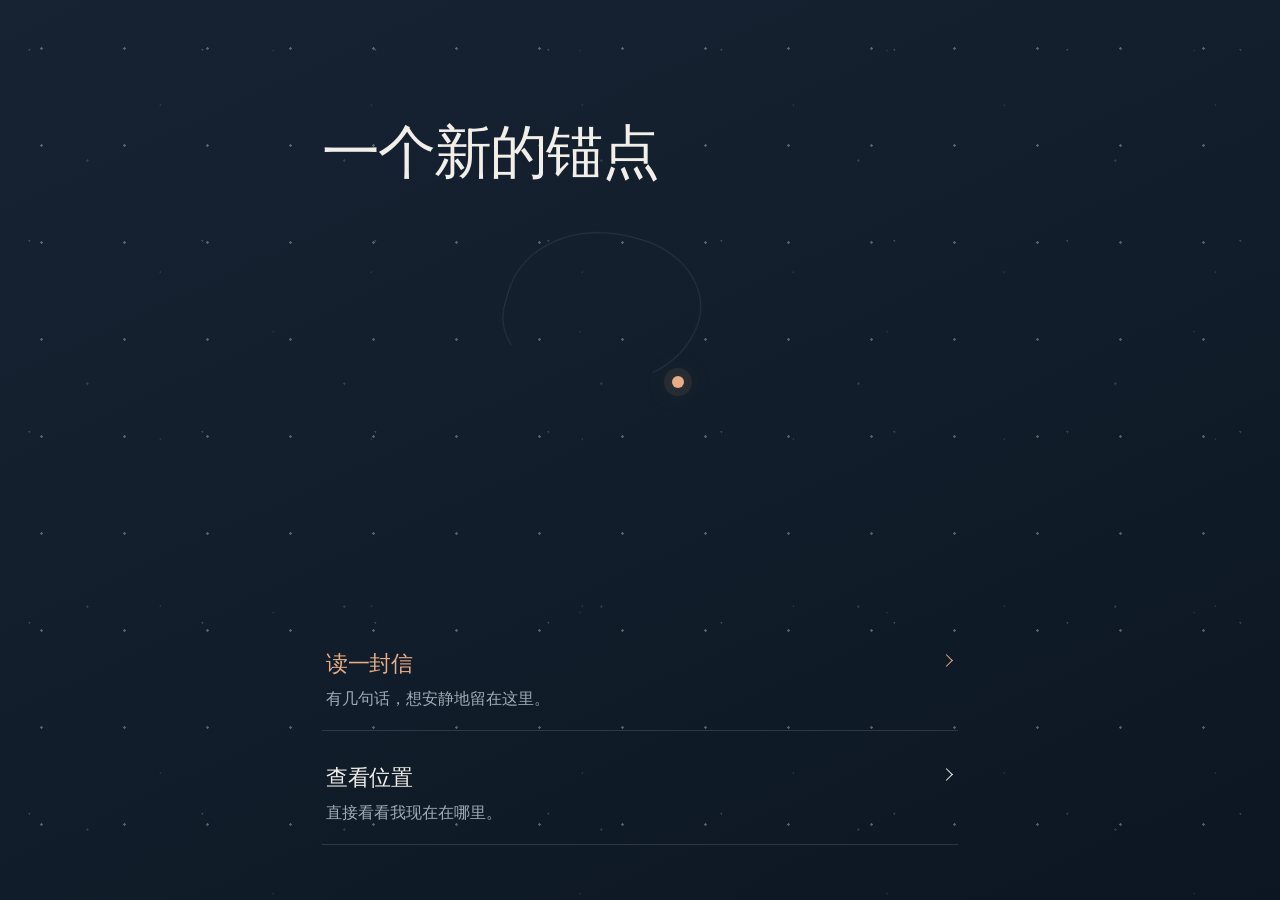
==== static/index.html @ a7876f5c "forxcy" ====
<!doctype html>
<html lang="zh-CN">
<head>
  <meta charset="utf-8">
  <meta name="viewport" content="width=device-width, initial-scale=1, viewport-fit=cover">
  <meta name="theme-color" content="#0C1622">
  <meta name="robots" content="noindex,nofollow,noarchive">
  <title>一个新的锚点</title>
  <link rel="stylesheet" href="/static/theme.css">
  <link rel="stylesheet" href="/static/experience.css">
</head>
<body>
  <!--
    THESIS: A calm personal anchor offers two voluntary paths and refuses card-based romantic spectacle.
    OWN-WORLD: Deep navy night, soft ivory text, muted blue-gray, one #E8AD87 warm coordinate; sparse CSS stars, fine rules, native controls.
    STORY: 访客 chooses letter or location, reads without pressure, unlocks one-way location, and arrives at the map.
    FIRST VIEWPORT: “一个新的锚点” sits above a centered orbit/anchor with two full-width text actions below; the letter is primary on first visit.
    FORM: Spatial index, seed key starfield-coordinate.
    FINISH: unreviewed and undocumented is unfinished; this build ends with the finish review, the verdict, DESIGN.md, and every shipping raster carrying its provenance.
  -->
  <div class="star-field" aria-hidden="true"></div>

  <main class="experience-shell" id="experience-shell">
    <section class="experience-view entry-view" id="view-entry" aria-labelledby="entry-title">
      <div class="entry-context">
        <h1 id="entry-title">一个新的锚点</h1>
        <span class="anchor-point" aria-hidden="true"></span>
      </div>

      <div class="entry-actions" aria-label="选择入口">
        <button id="open-letter" type="button" data-priority="primary">
          <span data-copy="letter-title">读一封信</span>
          <small data-copy="letter-description">有几句话，想安静地留在这里。</small>
        </button>
        <button id="open-location" type="button">
          <span data-copy="location-title">查看位置</span>
          <small data-copy="location-description">直接看看我现在在哪里。</small>
        </button>
      </div>
    </section>

    <article class="experience-view letter-view" id="view-letter" aria-labelledby="letter-title" data-letter-mode="full" hidden>
      <header class="view-header">
        <button class="back-button" id="letter-back" type="button">返回</button>
        <h1 id="letter-title">一封信</h1>
      </header>
      <div class="letter-copy" id="letter-copy">
        <div id="letter-opening">
          <p>你好，这是一封示例信。</p>
          <p>欢迎来到这个新的锚点。</p>
        </div>
        <div id="letter-body" aria-label="信件正文">
          <p>这里是一段示例正文。你可以把它替换成任何想写给访客的内容。</p>
          <p>正文内容统一放在 static/content.js 里配置，改完刷新页面即可生效。</p>
          <p>这一页只在访客主动输入访问码之后才会展示位置。</p>
          <p>示例段落：这里可以放第二段正文。</p>
          <p>示例段落：这里可以放第三段正文。</p>
          <p>示例段落：这里可以放第四段正文。</p>
          <p>示例段落：这里可以放第五段正文。</p>
          <p>示例段落：这里可以放最后一段正文。</p>
        </div>
        <div class="letter-playback-controls" aria-label="信件播放控制">
          <button id="letter-pause" type="button">暂停</button>
          <button id="letter-full" type="button">阅读全文</button>
        </div>
        <div id="letter-closing">
          <p>这里只会展示站主的位置，不会获取访客的定位，所以站主看不到你在哪里。</p>
          <p>访客打开这个页面时，站主不会收到任何通知。</p>
          <p>这个站点主要用于演示单向位置分享。</p>
        </div>
      </div>
      <button class="continue-button" id="letter-continue" type="button">继续前往位置</button>
    </article>

    <section class="experience-view transition-view" id="view-transition" aria-label="正在前往位置" hidden>
      <div id="transition-copy"></div>
      <span class="traveling-anchor" aria-hidden="true"></span>
    </section>

    <section class="experience-view password-view" id="view-password" aria-labelledby="password-title" hidden>
      <button class="back-button" id="password-back" type="button">返回</button>
      <div class="password-content">
        <h1 id="password-title">查看位置</h1>
        <p id="password-hint">访问码是 6 位数字，请向站主索取。</p>
        <div class="otp" id="otp" role="group" aria-label="六位访问码">
          <input type="text" inputmode="numeric" pattern="[0-9]*" maxlength="1" autocomplete="one-time-code" aria-label="访问码第 1 位">
          <input type="text" inputmode="numeric" pattern="[0-9]*" maxlength="1" aria-label="访问码第 2 位">
          <input type="text" inputmode="numeric" pattern="[0-9]*" maxlength="1" aria-label="访问码第 3 位">
          <input type="text" inputmode="numeric" pattern="[0-9]*" maxlength="1" aria-label="访问码第 4 位">
          <input type="text" inputmode="numeric" pattern="[0-9]*" maxlength="1" aria-label="访问码第 5 位">
          <input type="text" inputmode="numeric" pattern="[0-9]*" maxlength="1" aria-label="访问码第 6 位">
        </div>
        <p id="password-feedback" aria-live="polite"></p>
      </div>
    </section>

    <noscript>
      <article class="letter-view" aria-labelledby="noscript-letter-title">
        <header class="view-header">
          <h1 id="noscript-letter-title">一封信</h1>
        </header>
        <div class="letter-copy">
          <div>
            <p>你好，这是一封示例信。</p>
            <p>欢迎来到这个新的锚点。</p>
          </div>
          <div>
            <p>这里是一段示例正文。你可以把它替换成任何想写给访客的内容。</p>
            <p>正文内容统一放在 static/content.js 里配置，改完刷新页面即可生效。</p>
            <p>这一页只在访客主动输入访问码之后才会展示位置。</p>
            <p>示例段落：这里可以放第二段正文。</p>
            <p>示例段落：这里可以放第三段正文。</p>
            <p>示例段落：这里可以放第四段正文。</p>
            <p>示例段落：这里可以放第五段正文。</p>
            <p>示例段落：这里可以放最后一段正文。</p>
          </div>
          <div>
            <p>这里只会展示站主的位置，不会获取访客的定位，所以站主看不到你在哪里。</p>
            <p>访客打开这个页面时，站主不会收到任何通知。</p>
            <p>这个站点主要用于演示单向位置分享。</p>
          </div>
        </div>
        <p class="noscript-note">查看位置需要启用 JavaScript。</p>
      </article>
    </noscript>
  </main>

  <script src="/static/content.js"></script>
  <script src="/static/experience-core.js"></script>
  <script src="/static/experience.js"></script>
</body>
</html>
---- static/theme.css ----
:root {
  --night-1: #172333;
  --night-2: #111D2A;
  --night-3: #0C1622;
  --ink: #F2EFE9;
  --muted: #9FADB8;
  --anchor: #E8AD87;
  --map-ground: #DFE3E1;
  --focus: #E8AD87;
  --sans: -apple-system, BlinkMacSystemFont, "SF Pro Text", "PingFang SC", "Microsoft YaHei", sans-serif;
  --serif: "Songti SC", "STSong", "Noto Serif CJK SC", serif;
}

* {
  box-sizing: border-box;
}

html {
  min-height: 100%;
  color-scheme: dark;
  background: var(--night-3);
  scroll-behavior: smooth;
  scrollbar-color: rgba(232, 173, 135, 0.46) var(--night-3);
}

body {
  margin: 0;
  min-width: 320px;
  min-height: 100%;
  color: var(--ink);
  font-family: var(--sans);
  -webkit-font-smoothing: antialiased;
  -webkit-tap-highlight-color: transparent;
}

button,
input {
  font: inherit;
}

button {
  min-height: 44px;
}

button:disabled,
input:disabled {
  cursor: not-allowed;
  opacity: 0.52;
}

::selection {
  color: var(--night-3);
  background: var(--anchor);
}

input {
  caret-color: var(--anchor);
}

:focus-visible {
  outline: 3px solid var(--focus);
  outline-offset: 4px;
}

.sr-only {
  position: absolute;
  width: 1px;
  height: 1px;
  padding: 0;
  margin: -1px;
  overflow: hidden;
  clip: rect(0, 0, 0, 0);
  white-space: nowrap;
  border: 0;
}

[hidden] {
  display: none !important;
}
---- static/experience.css ----
body {
  background: linear-gradient(155deg, var(--night-1) 0%, var(--night-2) 54%, var(--night-3) 100%);
  overflow-x: hidden;
}

.experience-shell {
  position: relative;
  z-index: 1;
  width: min(100%, 680px);
  min-height: 100dvh;
  padding: max(28px, env(safe-area-inset-top)) 22px max(28px, env(safe-area-inset-bottom));
  margin-inline: auto;
}

.experience-view {
  min-height: calc(100dvh - 56px);
}

.star-field {
  position: fixed;
  inset: 0;
  pointer-events: none;
  opacity: 0.54;
  background-image: radial-gradient(circle, rgba(242, 239, 233, 0.6) 0 1px, transparent 1.5px);
  background-size: 83px 97px;
}

.star-field::before,
.star-field::after {
  position: absolute;
  inset: 0;
  content: "";
  background-repeat: repeat;
}

.star-field::before {
  opacity: 0.52;
  background-image:
    radial-gradient(circle at 17% 26%, rgba(242, 239, 233, 0.7) 0 0.8px, transparent 1.2px),
    radial-gradient(circle at 76% 63%, rgba(159, 173, 184, 0.58) 0 0.7px, transparent 1.1px);
  background-size: 173px 191px, 211px 167px;
}

.star-field::after {
  opacity: 0.38;
  background-image:
    radial-gradient(circle at 34% 72%, rgba(242, 239, 233, 0.72) 0 1px, transparent 1.4px),
    radial-gradient(circle at 89% 18%, rgba(232, 173, 135, 0.52) 0 0.8px, transparent 1.2px);
  background-size: 257px 223px, 307px 281px;
}

.entry-view {
  display: flex;
  flex-direction: column;
  justify-content: space-between;
  padding-block: clamp(42px, 10vh, 92px) clamp(8px, 3vh, 28px);
}

.entry-context {
  position: relative;
  width: min(100%, 28rem);
  padding-block-end: clamp(120px, 26vh, 220px);
}

.entry-context::after {
  position: absolute;
  right: clamp(22px, 12vw, 74px);
  bottom: 18px;
  width: clamp(118px, 36vw, 190px);
  height: clamp(96px, 28vw, 154px);
  border: 1px solid rgba(159, 173, 184, 0.16);
  border-block-end-color: transparent;
  border-radius: 58% 42% 63% 37%;
  content: "";
  animation: anchor-ring-arrival 1200ms cubic-bezier(0.16, 1, 0.3, 1) both;
  transform: rotate(16deg);
  transform-origin: 52% 56%;
}

#entry-title {
  max-width: 9em;
  margin: 0;
  font-size: clamp(34px, 9vw, 58px);
  font-weight: 500;
  line-height: 1.18;
  letter-spacing: -0.035em;
  text-wrap: balance;
}

.anchor-point,
.traveling-anchor {
  display: block;
  width: 12px;
  height: 12px;
  border-radius: 50%;
  background: var(--anchor);
  box-shadow: 0 0 0 8px rgba(232, 173, 135, 0.08), 0 0 30px rgba(232, 173, 135, 0.32);
}

.anchor-point {
  position: absolute;
  right: clamp(30px, 14vw, 86px);
  bottom: 18px;
  z-index: 1;
  animation: anchor-point-arrival 1000ms 160ms cubic-bezier(0.16, 1, 0.3, 1) both;
  transform-origin: center;
}

@keyframes anchor-ring-arrival {
  0% {
    opacity: 0.24;
    filter: blur(1.5px);
    transform: rotate(7deg) scale(0.93);
  }

  68% {
    opacity: 1;
    filter: blur(0);
    transform: rotate(18deg) scale(1.015);
  }

  100% {
    opacity: 1;
    filter: blur(0);
    transform: rotate(16deg) scale(1);
  }
}

@keyframes anchor-point-arrival {
  0% {
    opacity: 0.5;
    box-shadow: 0 0 0 2px rgba(232, 173, 135, 0.04), 0 0 8px rgba(232, 173, 135, 0.14);
    transform: scale(0.72);
  }

  58% {
    opacity: 1;
    box-shadow: 0 0 0 12px rgba(232, 173, 135, 0.08), 0 0 34px rgba(232, 173, 135, 0.38);
    transform: scale(1.16);
  }

  100% {
    opacity: 1;
    box-shadow: 0 0 0 8px rgba(232, 173, 135, 0.08), 0 0 30px rgba(232, 173, 135, 0.32);
    transform: scale(1);
  }
}

@keyframes anchor-reduced-fade {
  from {
    opacity: 0.72;
  }

  to {
    opacity: 1;
  }
}

.entry-actions {
  display: grid;
  gap: 14px;
  margin-top: clamp(44px, 12vh, 120px);
}

.entry-actions button {
  position: relative;
  padding: 18px 36px 18px 4px;
  color: var(--ink);
  text-align: start;
  cursor: pointer;
  background: transparent;
  border: 0;
  border-block-end: 1px solid rgba(242, 239, 233, 0.14);
  transition: color 180ms ease-out, border-color 180ms ease-out;
}

.entry-actions button::after {
  position: absolute;
  top: 25px;
  right: 7px;
  width: 8px;
  height: 8px;
  border-block-start: 1px solid currentColor;
  border-inline-end: 1px solid currentColor;
  content: "";
  transform: rotate(45deg);
}

.entry-actions button[data-priority="primary"] {
  color: var(--anchor);
}

.entry-actions button > span {
  display: block;
  font-size: clamp(18px, 5vw, 22px);
  font-weight: 550;
  letter-spacing: -0.02em;
}

.entry-actions small {
  display: block;
  margin-top: 8px;
  color: var(--muted);
  font-size: 16px;
  line-height: 1.55;
}

.view-header {
  display: flex;
  align-items: center;
  justify-content: space-between;
  gap: 24px;
  margin-block-end: clamp(44px, 10vh, 84px);
}

.view-header h1 {
  margin: 0;
  font-family: var(--sans);
  font-size: 15px;
  font-weight: 500;
  letter-spacing: 0.06em;
}

.back-button,
.continue-button {
  color: var(--muted);
  cursor: pointer;
  background: transparent;
  border: 0;
}

.back-button {
  padding: 8px 4px;
  text-decoration: underline;
  text-decoration-color: rgba(159, 173, 184, 0.42);
  text-underline-offset: 5px;
}

.letter-view {
  max-width: 34em;
  padding-block: 8px 32px;
  margin-inline: auto;
  font-family: var(--serif);
  font-size: clamp(16px, 2.5vw, 19px);
  line-height: 1.95;
}

.letter-copy {
  max-width: 68ch;
}

.letter-copy p {
  margin: 0 0 1.25em;
}

#letter-opening {
  margin-block-end: clamp(46px, 9vh, 78px);
  color: var(--ink);
  font-size: 1.08em;
}

#letter-body:empty {
  display: none;
}

.letter-view[data-letter-mode="playing"] #letter-opening,
.letter-view[data-letter-mode="paused"] #letter-opening {
  margin-block-end: 24px;
  color: var(--muted);
  font-size: 1em;
}

.letter-view[data-letter-mode="playing"] #letter-body,
.letter-view[data-letter-mode="paused"] #letter-body {
  position: relative;
  display: grid;
  min-height: clamp(230px, 36vh, 310px);
  place-items: center;
}

.letter-view[data-letter-mode="playing"] #letter-body p,
.letter-view[data-letter-mode="paused"] #letter-body p {
  position: absolute;
  inset: 0;
  display: grid;
  max-width: 29em;
  margin: auto;
  color: var(--ink);
  font-size: 1.06em;
  line-height: 2;
  text-align: start;
  opacity: 0;
  filter: blur(6px);
  place-items: center start;
}

.letter-view[data-letter-mode="playing"] #letter-closing,
.letter-view[data-letter-mode="paused"] #letter-closing,
.letter-view[data-letter-mode="playing"] .continue-button,
.letter-view[data-letter-mode="paused"] .continue-button,
.letter-view[data-letter-mode="complete"] #letter-body {
  display: none;
}

.letter-playback-controls {
  display: flex;
  align-items: center;
  justify-content: center;
  gap: 22px;
  min-height: 48px;
  margin-block: 12px 38px;
  font-family: var(--sans);
  font-size: 16px;
}

.letter-playback-controls button {
  min-height: 44px;
  padding: 8px 2px;
  color: var(--muted);
  cursor: pointer;
  background: transparent;
  border: 0;
  text-decoration: underline;
  text-decoration-color: rgba(159, 173, 184, 0.38);
  text-underline-offset: 5px;
}

.letter-view[data-letter-mode="full"] #letter-pause,
.letter-view[data-letter-mode="complete"] #letter-pause {
  display: none;
}

#letter-closing {
  color: var(--muted);
}

.continue-button {
  display: block;
  min-height: 48px;
  padding: 8px 2px;
  margin-block-start: clamp(46px, 10vh, 82px);
  margin-inline-start: auto;
  color: var(--anchor);
  border-block-end: 1px solid rgba(232, 173, 135, 0.38);
}

.transition-view {
  position: relative;
  display: grid;
  overflow: hidden;
  place-items: center;
  isolation: isolate;
}

.transition-view::before {
  position: absolute;
  width: min(76vw, 480px);
  aspect-ratio: 1.7;
  border: 1px solid rgba(159, 173, 184, 0.2);
  border-block-start-color: rgba(232, 173, 135, 0.34);
  border-radius: 50%;
  content: "";
  transform: rotate(-18deg);
}

.transition-view::after {
  position: absolute;
  width: min(68vw, 380px);
  height: 21px;
  background:
    linear-gradient(rgba(242, 239, 233, 0.26), rgba(242, 239, 233, 0.26)) top / 100% 1px no-repeat,
    linear-gradient(rgba(242, 239, 233, 0.18), rgba(242, 239, 233, 0.18)) center / 100% 1px no-repeat,
    linear-gradient(rgba(242, 239, 233, 0.1), rgba(242, 239, 233, 0.1)) bottom / 100% 1px no-repeat;
  content: "";
  animation: letter-fade 900ms cubic-bezier(0.16, 1, 0.3, 1) both;
}

.transition-view #transition-copy,
.traveling-anchor {
  position: relative;
  z-index: 1;
}

.transition-view #transition-copy:not(:empty) {
  max-width: 65ch;
  color: var(--muted);
  line-height: 1.7;
  text-align: center;
}

@keyframes letter-fade {
  from {
    opacity: 0.72;
    filter: blur(0);
    transform: translateY(-8px);
  }

  to {
    opacity: 0;
    filter: blur(5px);
    transform: translateY(-18px);
  }
}

.password-view {
  position: relative;
  padding-block: 8px 32px;
}

.password-content {
  display: flex;
  min-height: calc(100dvh - 180px);
  flex-direction: column;
  align-items: center;
  justify-content: center;
  text-align: center;
}

.password-content h1 {
  margin: 0 0 18px;
  font-size: clamp(28px, 8vw, 42px);
  font-weight: 500;
  letter-spacing: -0.035em;
}

#password-hint {
  max-width: 24em;
  margin: 0 0 34px;
  color: var(--ink);
  line-height: 1.7;
}

.otp {
  display: flex;
  justify-content: center;
  gap: clamp(6px, 2vw, 12px);
  width: 100%;
}

.otp input {
  width: clamp(40px, 12vw, 48px);
  height: 56px;
  padding: 0;
  color: var(--ink);
  font-size: 24px;
  font-variant-numeric: tabular-nums;
  text-align: center;
  background: rgba(255, 255, 255, 0.04);
  border: 1px solid rgba(242, 239, 233, 0.16);
  border-radius: 12px;
  transition: border-color 160ms ease-out, background-color 160ms ease-out;
}

.otp input:focus-visible,
.otp input.filled {
  background: rgba(232, 173, 135, 0.07);
  border-color: rgba(232, 173, 135, 0.62);
}

#password-feedback {
  min-height: 1.7em;
  max-width: 32em;
  margin: 22px 0 0;
  color: var(--anchor);
  font-size: 16px;
  line-height: 1.7;
}

html[data-auth="success"] .password-content h1,
html[data-auth="success"] #password-hint,
html[data-auth="success"] #password-back {
  color: var(--muted);
}

html[data-auth="success"] #password-feedback {
  color: var(--ink);
}

html[data-auth="success"] .otp input {
  background: transparent;
  border-color: var(--anchor);
}

.noscript-note {
  position: relative;
  z-index: 2;
  max-width: 42em;
  padding-block-start: 18px;
  margin: 0;
  color: var(--muted);
  font-size: 16px;
  line-height: 1.6;
}

@media (hover: hover) {
  .entry-actions button:hover,
  .back-button:hover,
  .continue-button:hover,
  .letter-playback-controls button:hover {
    color: var(--anchor);
  }

  .entry-actions button:hover {
    border-block-end-color: rgba(232, 173, 135, 0.46);
  }
}

@media (max-width: 359px) {
  .experience-shell {
    padding-inline: 14px;
  }

  .otp {
    gap: 5px;
  }
}

@media (prefers-reduced-motion: reduce) {
  *,
  *::before,
  *::after {
    scroll-behavior: auto !important;
    animation-duration: 0.01ms !important;
    animation-iteration-count: 1 !important;
    transition-duration: 0.01ms !important;
  }

  .transition-view::after {
    opacity: 0;
    animation: none;
  }

  .entry-context::after,
  .anchor-point {
    animation-name: anchor-reduced-fade !important;
    animation-duration: 180ms !important;
    animation-delay: 0ms !important;
  }

  .letter-playback-controls {
    justify-content: flex-start;
  }
}
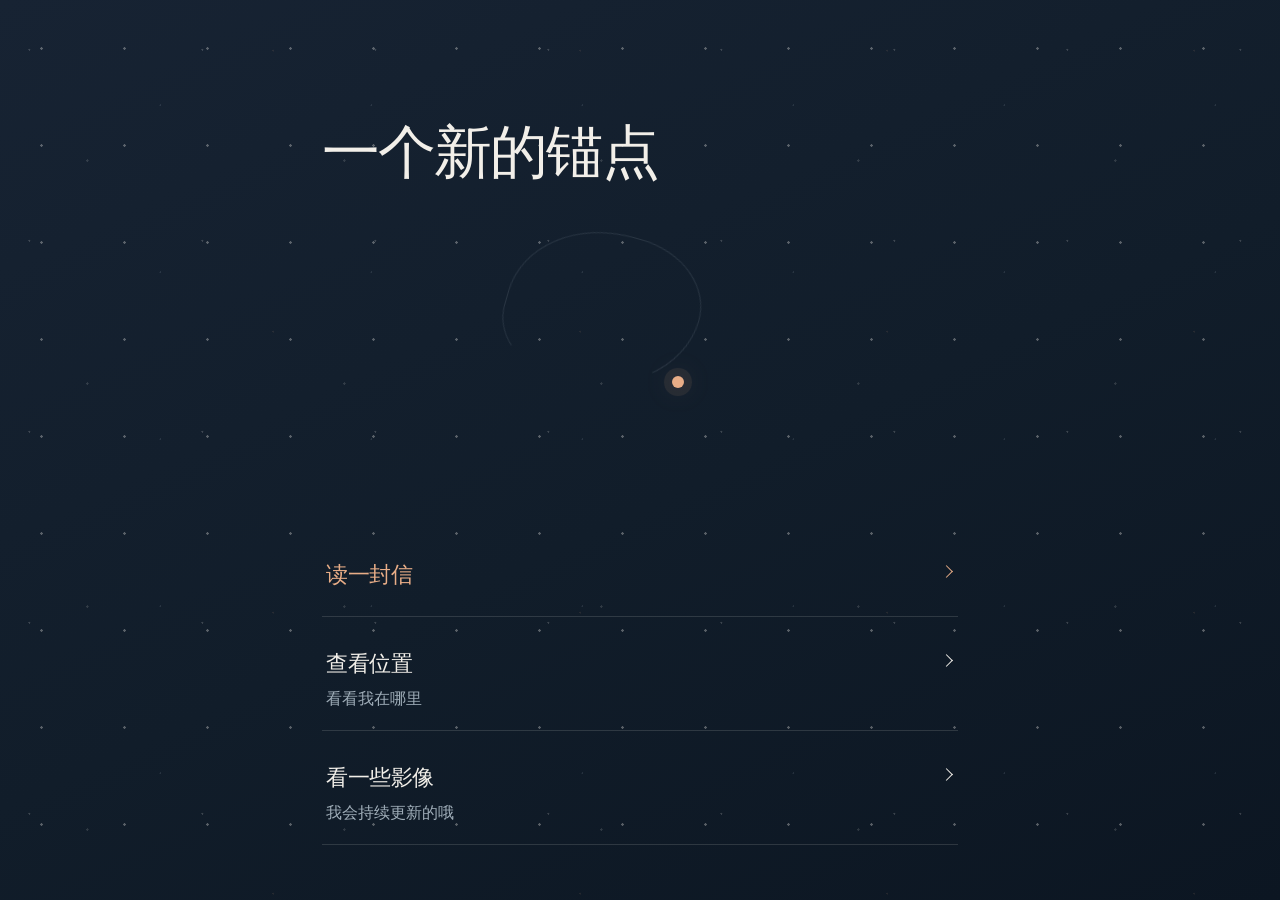
==== commit ef04a6f5: "chore: refresh the sanitised snapshot (2026-10-15)" ====
--- a/static/index.html
+++ b/static/index.html
@@ -36,6 +36,10 @@
           <span data-copy="location-title">查看位置</span>
           <small data-copy="location-description">直接看看我现在在哪里。</small>
         </button>
+        <button id="open-videos" type="button">
+          <span data-copy="videos-title">看一些影像</span>
+          <small data-copy="videos-description">把一些画面留在这里。</small>
+        </button>
       </div>
     </section>
 
@@ -71,6 +75,23 @@
       </div>
       <button class="continue-button" id="letter-continue" type="button">继续前往位置</button>
     </article>
+
+    <section class="experience-view videos-view" id="view-videos" aria-labelledby="videos-heading" hidden>
+      <header class="view-header">
+        <button class="back-button" id="videos-back" type="button">返回</button>
+        <h1 id="videos-heading">一些影像</h1>
+      </header>
+      <p class="videos-feedback" id="videos-feedback" aria-live="polite"></p>
+      <div class="video-stage" id="video-stage">
+        <div class="video-list" id="video-list"></div>
+        <p class="video-caption" id="video-caption"></p>
+      </div>
+      <div class="video-controls" id="video-controls" hidden>
+        <button class="video-nav" id="video-prev" type="button" aria-label="上一个影像">←</button>
+        <p class="video-counter" id="video-counter" aria-live="polite"></p>
+        <button class="video-nav" id="video-next" type="button" aria-label="下一个影像">→</button>
+      </div>
+    </section>
 
     <section class="experience-view transition-view" id="view-transition" aria-label="正在前往位置" hidden>
       <div id="transition-copy"></div>
@@ -120,7 +141,7 @@
             <p>这个站点主要用于演示单向位置分享。</p>
           </div>
         </div>
-        <p class="noscript-note">查看位置需要启用 JavaScript。</p>
+        <p class="noscript-note">查看位置和影像需要启用 JavaScript。</p>
       </article>
     </noscript>
   </main>
--- a/static/experience.css
+++ b/static/experience.css
@@ -481,6 +481,89 @@
   border-color: var(--anchor);
 }
 
+/* ---------- 一些影像 ---------- */
+.videos-view {
+  display: flex;
+  flex-direction: column;
+  min-height: calc(100dvh - 56px);
+  padding-block: clamp(16px, 4vh, 40px);
+}
+
+.videos-feedback {
+  min-height: 24px;
+  margin: 0 0 16px;
+  color: var(--muted);
+  font-size: 16px;
+  line-height: 1.6;
+}
+
+.videos-feedback:empty {
+  margin-block-end: 0;
+}
+
+.video-stage {
+  position: relative;
+  width: min(100%, 340px, calc((100dvh - 320px) * 9 / 16));
+  margin-inline: auto;
+}
+
+.video-list {
+  display: grid;
+}
+
+.video-card {
+  grid-area: 1 / 1;
+  margin: 0;
+}
+
+.video-card video {
+  display: block;
+  width: 100%;
+  aspect-ratio: 9 / 16;
+  object-fit: contain;
+  background: rgba(23, 35, 51, 0.92);
+  border: 1px solid rgba(242, 239, 233, 0.16);
+  border-radius: 18px;
+}
+
+.video-caption {
+  margin: 14px 0 0;
+  color: var(--ink);
+  font-size: 16px;
+  line-height: 1.5;
+  text-align: center;
+}
+
+.video-controls {
+  display: flex;
+  align-items: center;
+  justify-content: center;
+  gap: 22px;
+  margin-block-start: clamp(18px, 4vh, 32px);
+}
+
+.video-nav {
+  width: 52px;
+  height: 52px;
+  color: var(--ink);
+  font-size: 20px;
+  line-height: 1;
+  cursor: pointer;
+  background: transparent;
+  border: 1px solid rgba(242, 239, 233, 0.24);
+  border-radius: 50%;
+  transition: color 180ms ease-out, border-color 180ms ease-out;
+}
+
+.video-counter {
+  min-width: 4.5em;
+  margin: 0;
+  color: var(--muted);
+  font-size: 16px;
+  letter-spacing: 0.06em;
+  text-align: center;
+}
+
 .noscript-note {
   position: relative;
   z-index: 2;
@@ -496,8 +579,13 @@
   .entry-actions button:hover,
   .back-button:hover,
   .continue-button:hover,
+  .video-nav:hover,
   .letter-playback-controls button:hover {
     color: var(--anchor);
+  }
+
+  .video-nav:hover {
+    border-color: rgba(232, 173, 135, 0.55);
   }
 
   .entry-actions button:hover {
